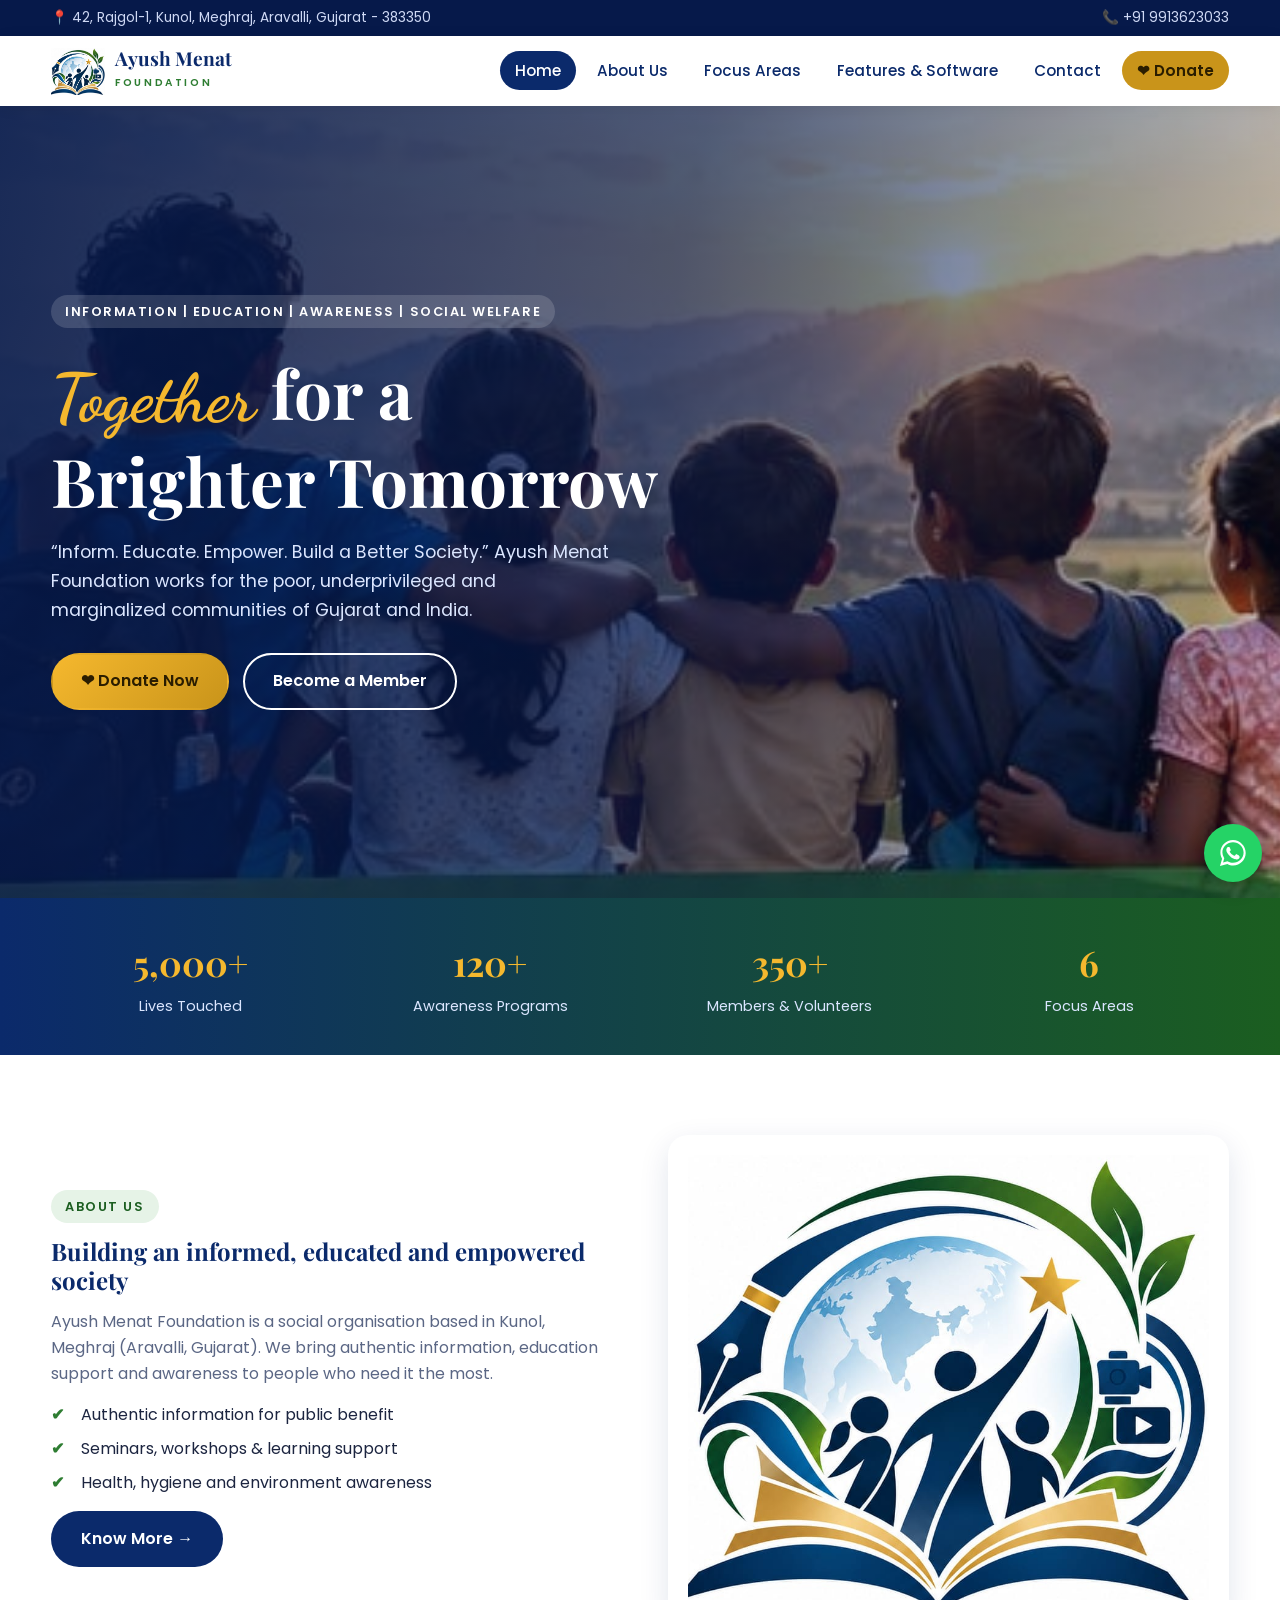
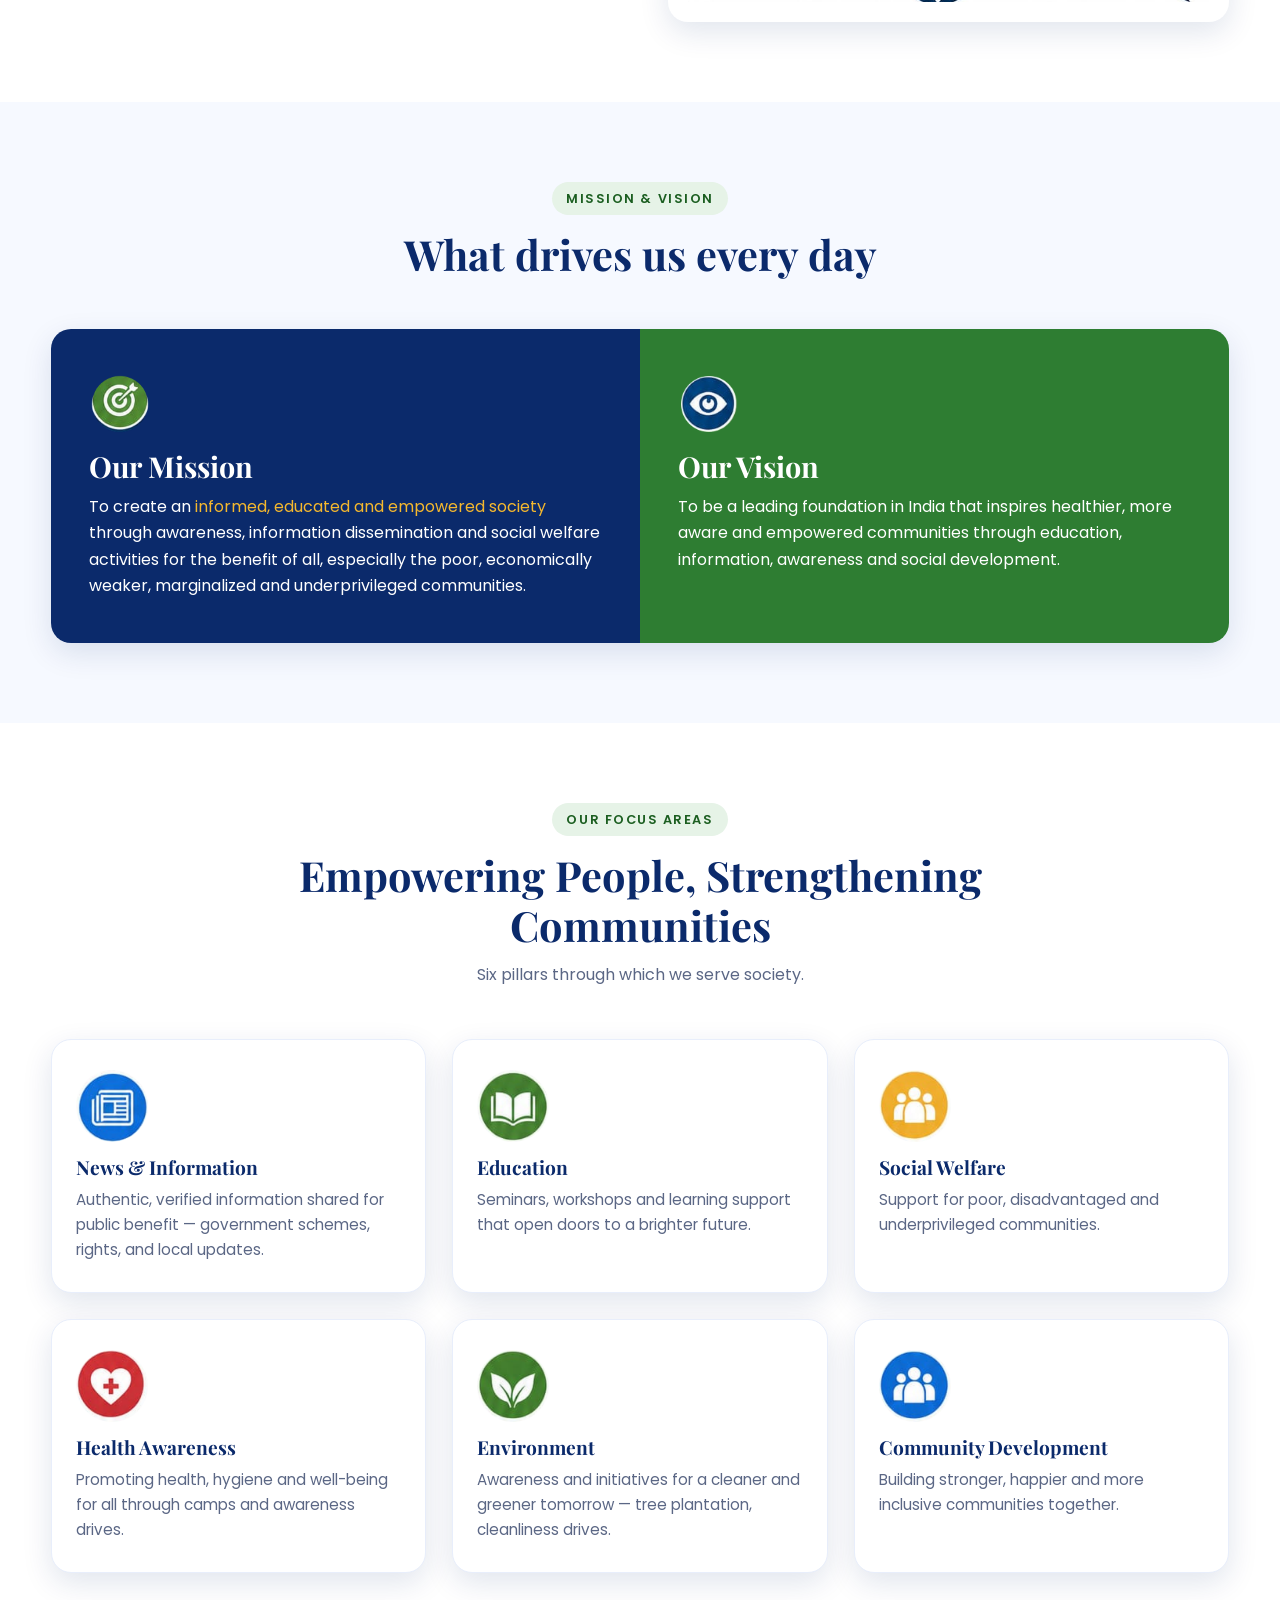
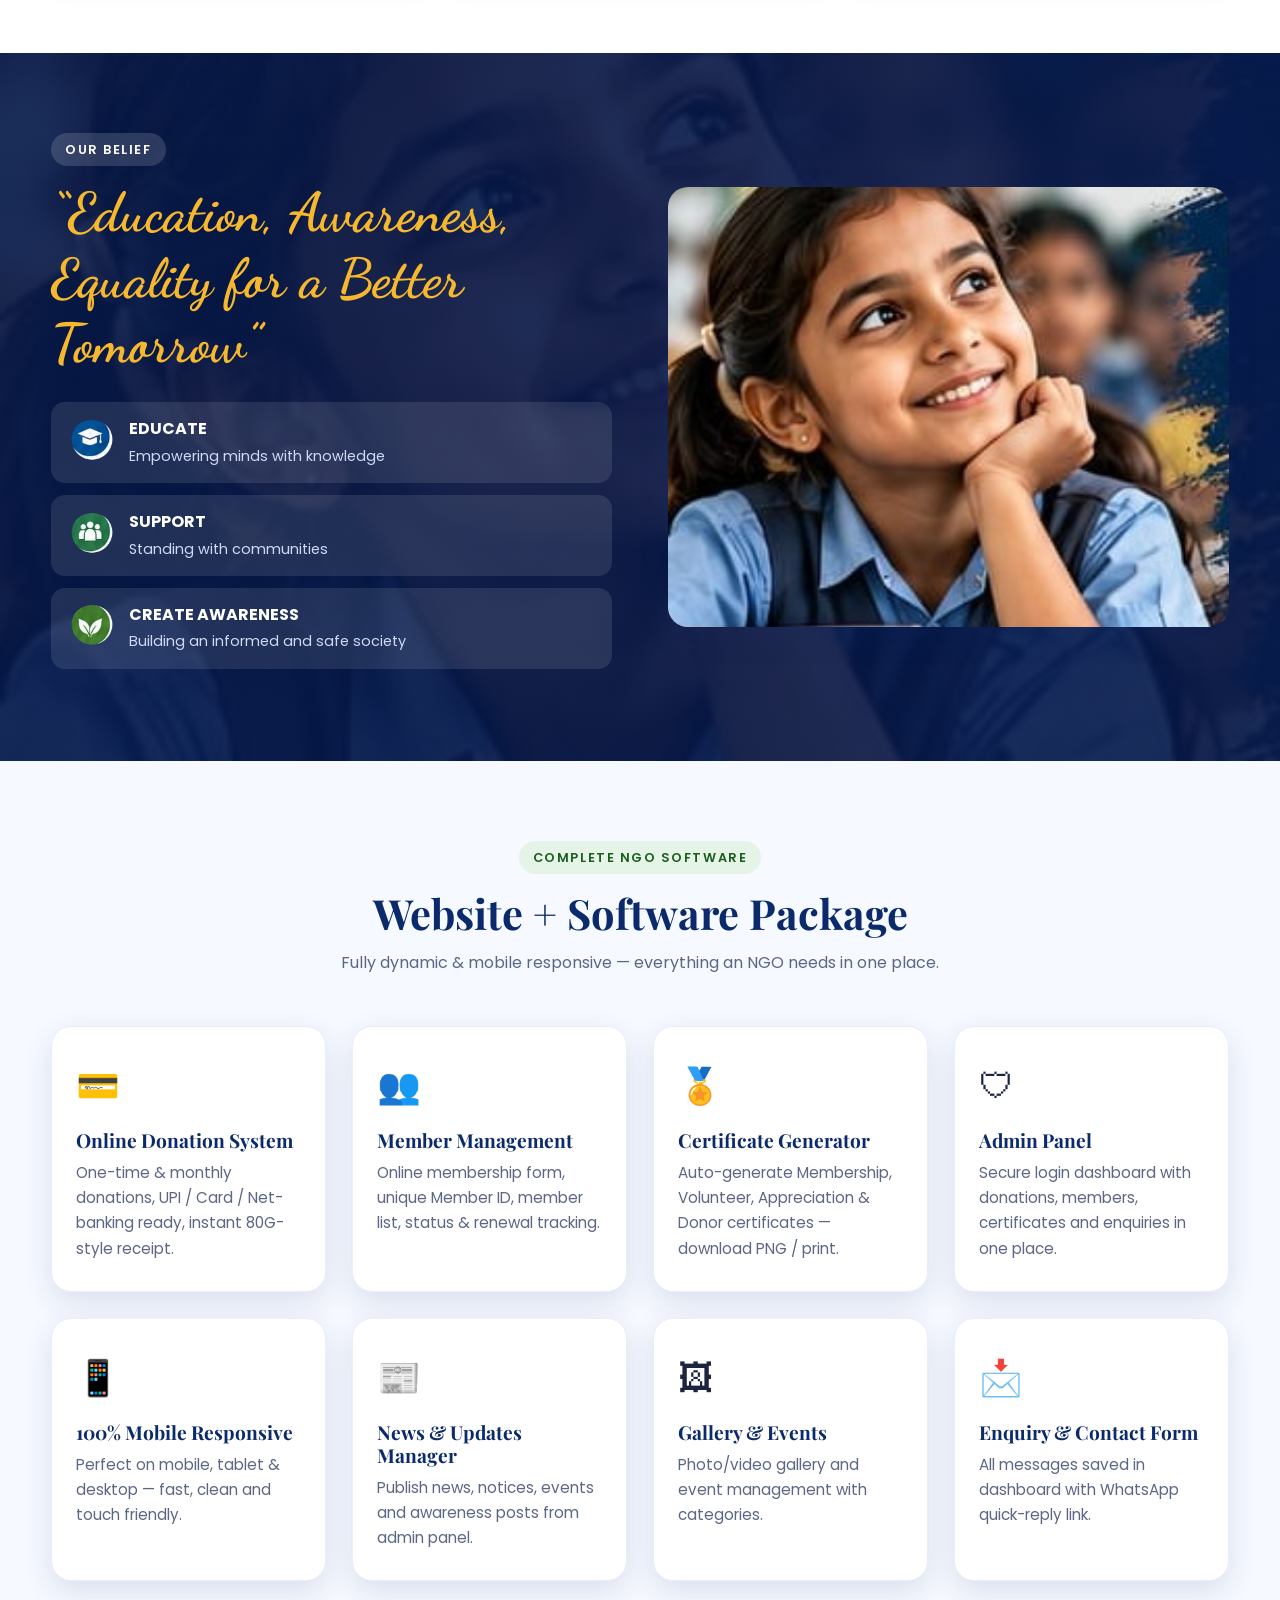
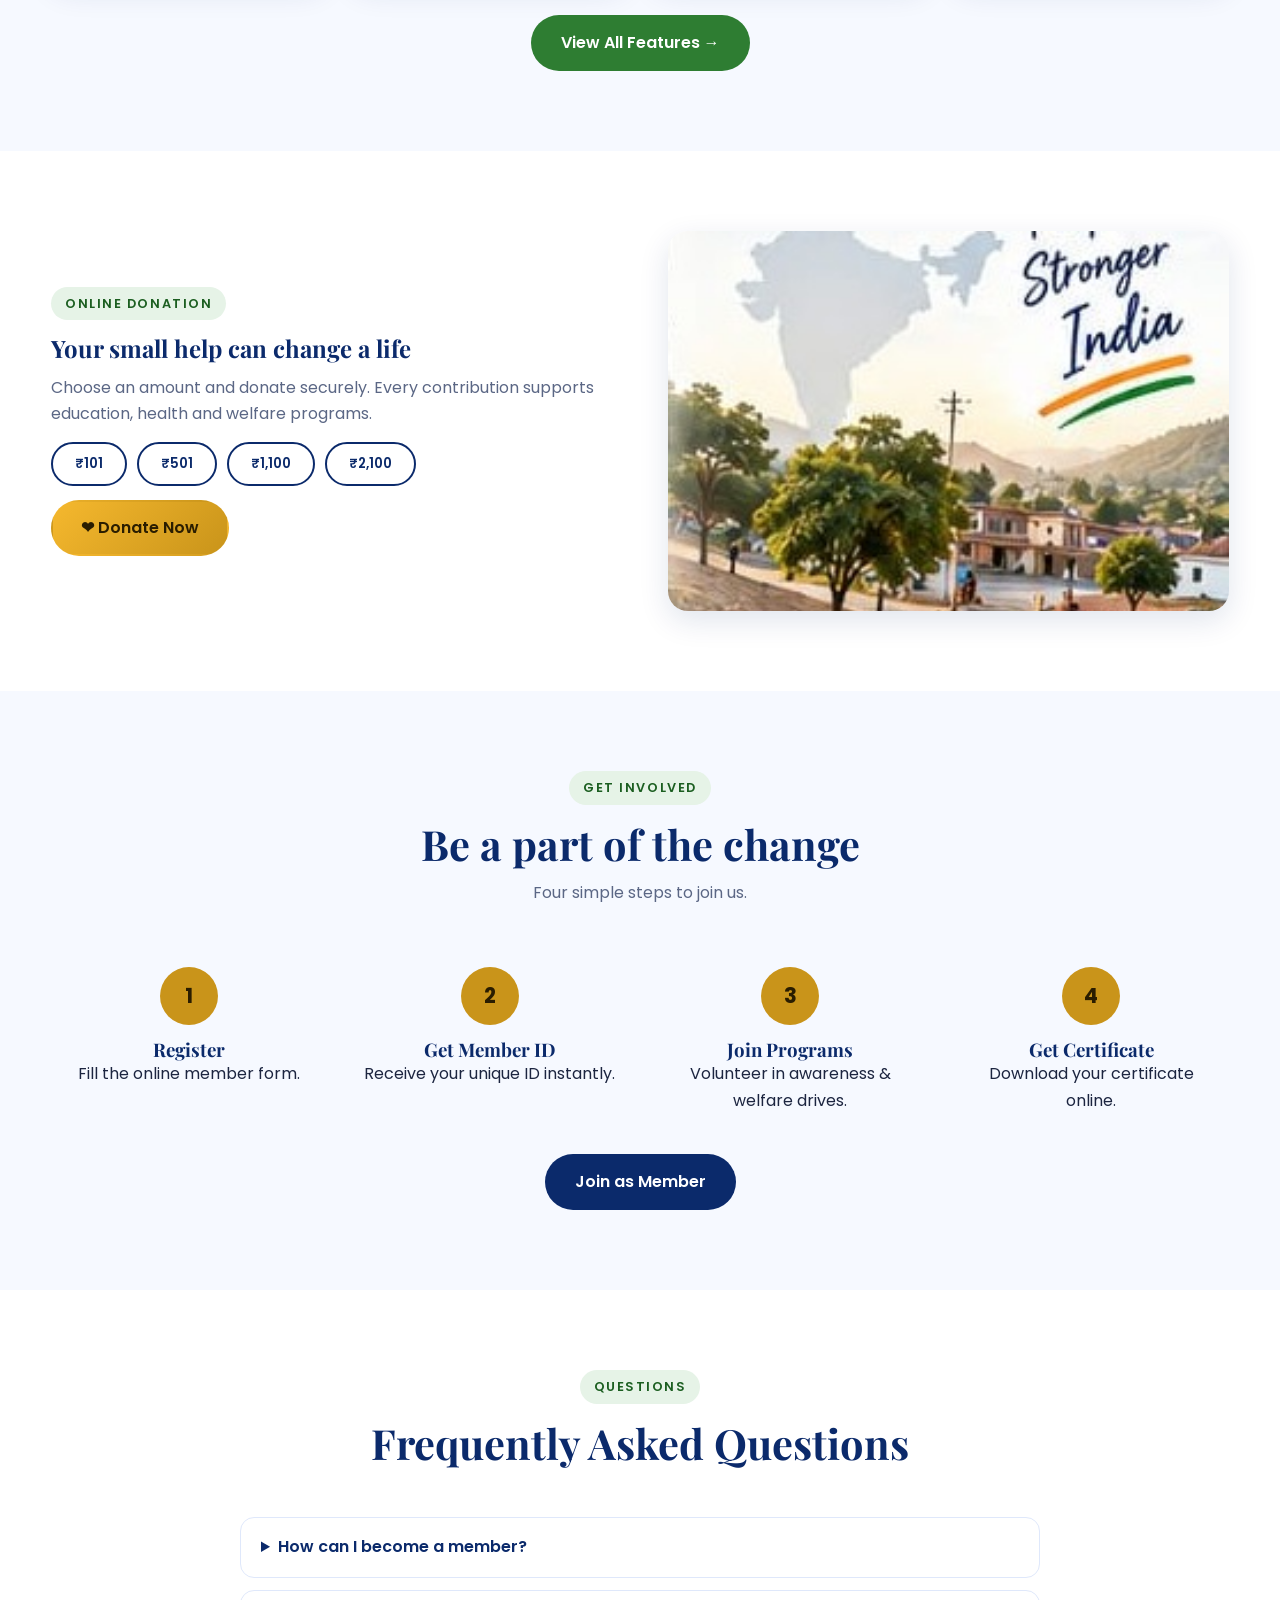
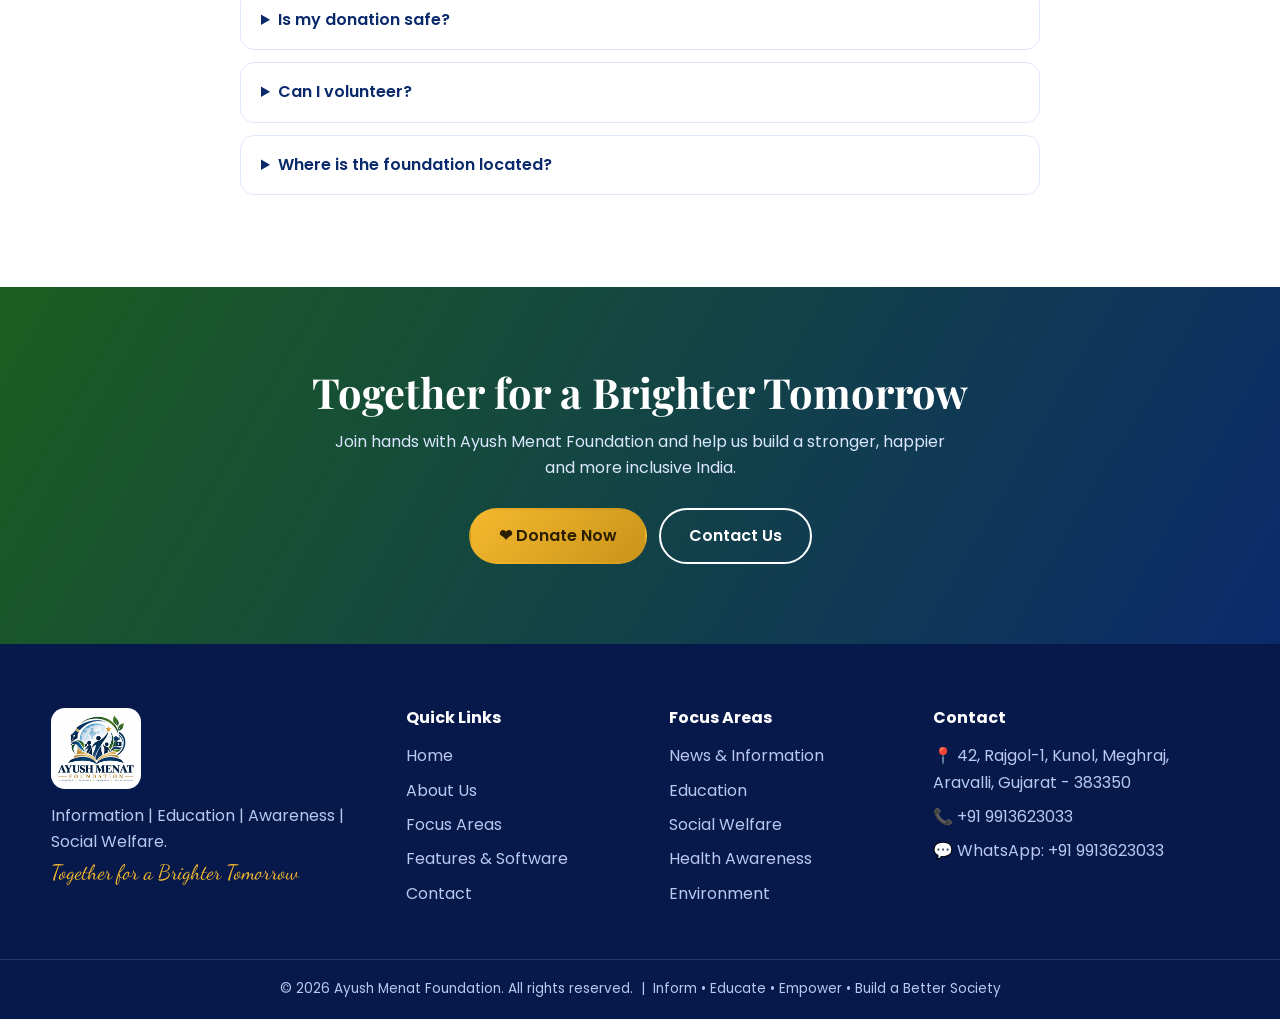
==== index.html @ 02cf8214 "update" ====
<!DOCTYPE html><html lang="en"><head><meta charset="utf-8"><meta name="viewport" content="width=device-width,initial-scale=1">
<title>Together for a Brighter Tomorrow | Ayush Menat Foundation</title><meta name="description" content="Ayush Menat Foundation - Information, Education, Awareness and Social Welfare NGO in Meghraj, Aravalli, Gujarat."><link rel="icon" href="img/emblem.png">
<link href="https://fonts.googleapis.com/css2?family=Dancing+Script:wght@600&family=Mukta:wght@400;600&family=Playfair+Display:wght@600;700&family=Poppins:wght@400;500;600&display=swap" rel="stylesheet">
<link rel="stylesheet" href="css/style.css"></head><body>
<div class="top"><div class="wrap"><span>📍 42, Rajgol-1, Kunol, Meghraj, Aravalli, Gujarat - 383350</span><span><a href="tel:+919913623033">📞 +91 9913623033</a></span></div></div>
<header><div class="wrap nav"><a class="brand" href="index.html"><img src="img/emblem.png" alt="Ayush Menat Foundation logo"><span><b>Ayush Menat</b><small>FOUNDATION</small></span></a>
<button class="burger" aria-label="Menu">☰</button><ul class="menu"><li><a href="index.html" class="on">Home</a></li><li><a href="about.html" class="">About Us</a></li><li><a href="programs.html" class="">Focus Areas</a></li><li><a href="features.html" class="">Features & Software</a></li><li><a href="contact.html" class="">Contact</a></li><li><a class="don" href="features.html#donate">❤ Donate</a></li></ul></div></header>
<section class="hero"><div class="wrap rv"><span class="tag">Information | Education | Awareness | Social Welfare</span>
<h1><span class="script" style="color:#f5b82e">Together</span> for a<br>Brighter Tomorrow</h1><p>“Inform. Educate. Empower. Build a Better Society.” Ayush Menat Foundation works for the poor, underprivileged and marginalized communities of Gujarat and India.</p>
<div class="btns"><a class="btn btn-p" href="features.html#donate">❤ Donate Now</a><a class="btn btn-o" href="features.html#member">Become a Member</a></div></div></section>
<section class="strip"><div class="wrap stats"><div><b data-count="5000" data-suf="+">0</b><span>Lives Touched</span></div><div><b data-count="120" data-suf="+">0</b><span>Awareness Programs</span></div><div><b data-count="350" data-suf="+">0</b><span>Members & Volunteers</span></div><div><b data-count="6">0</b><span>Focus Areas</span></div></div></section>
<section><div class="wrap split"><div class="rv"><span class="tag">About Us</span><h2>Building an informed, educated and empowered society</h2><p style="margin:14px 0;color:var(--mut)">Ayush Menat Foundation is a social organisation based in Kunol, Meghraj (Aravalli, Gujarat). We bring authentic information, education support and awareness to people who need it the most.</p>
<ul class="ticks"><li>Authentic information for public benefit</li><li>Seminars, workshops & learning support</li><li>Health, hygiene and environment awareness</li></ul><a class="btn btn-n" href="about.html">Know More →</a></div>
<div class="sp-img rv"><img src="img/emblem.png" alt="Foundation emblem" style="background:#fff;padding:20px;object-fit:contain"></div></div></section>
<section class="alt"><div class="wrap"><div class="sh rv"><span class="tag">Mission & Vision</span><h2>What drives us every day</h2><p></p></div>
<div class="mv rv"><div class="m"><img src="img/ic-mission.png" alt=""><h3>Our Mission</h3><p>To create an <em>informed, educated and empowered society</em> through awareness, information dissemination and social welfare activities for the benefit of all, especially the poor, economically weaker, marginalized and underprivileged communities.</p></div>
<div class="v"><img src="img/ic-vision.png" alt=""><h3>Our Vision</h3><p>To be a leading foundation in India that inspires healthier, more aware and empowered communities through education, information, awareness and social development.</p></div></div></div></section>
<section><div class="wrap"><div class="sh rv"><span class="tag">Our Focus Areas</span><h2>Empowering People, Strengthening Communities</h2><p>Six pillars through which we serve society.</p></div><div class="grid g3"><div class="card rv"><img class="ic" src="img/ic-news.png" alt="News & Information"><h3>News & Information</h3><p>Authentic, verified information shared for public benefit — government schemes, rights, and local updates.</p></div><div class="card rv"><img class="ic" src="img/ic-education.png" alt="Education"><h3>Education</h3><p>Seminars, workshops and learning support that open doors to a brighter future.</p></div><div class="card rv"><img class="ic" src="img/ic-social.png" alt="Social Welfare"><h3>Social Welfare</h3><p>Support for poor, disadvantaged and underprivileged communities.</p></div><div class="card rv"><img class="ic" src="img/ic-health.png" alt="Health Awareness"><h3>Health Awareness</h3><p>Promoting health, hygiene and well-being for all through camps and awareness drives.</p></div><div class="card rv"><img class="ic" src="img/ic-environment.png" alt="Environment"><h3>Environment</h3><p>Awareness and initiatives for a cleaner and greener tomorrow — tree plantation, cleanliness drives.</p></div><div class="card rv"><img class="ic" src="img/ic-community.png" alt="Community Development"><h3>Community Development</h3><p>Building stronger, happier and more inclusive communities together.</p></div></div></div></section>
<section class="quote"><div class="wrap split"><div class="rv"><span class="tag" style="background:rgba(255,255,255,.15);color:#fff">Our Belief</span><h2>“Education, Awareness, Equality for a Better Tomorrow”</h2><br>
<div class="mini"><img src="img/ic-educate.png" alt=""><div><b>EDUCATE</b><span>Empowering minds with knowledge</span></div></div><div class="mini"><img src="img/ic-support.png" alt=""><div><b>SUPPORT</b><span>Standing with communities</span></div></div><div class="mini"><img src="img/ic-aware.png" alt=""><div><b>CREATE AWARENESS</b><span>Building an informed and safe society</span></div></div></div>
<div class="sp-img rv"><img src="img/girl.jpg" alt="Smiling school girl" style="max-height:440px"></div></div></section>
<section class="alt"><div class="wrap"><div class="sh rv"><span class="tag">Complete NGO Software</span><h2>Website + Software Package</h2><p>Fully dynamic & mobile responsive — everything an NGO needs in one place.</p></div><div class="grid g4"><div class="card rv"><div style="font-size:2.2rem">💳</div><h3>Online Donation System</h3><p>One-time & monthly donations, UPI / Card / Net-banking ready, instant 80G-style receipt.</p></div><div class="card rv"><div style="font-size:2.2rem">👥</div><h3>Member Management</h3><p>Online membership form, unique Member ID, member list, status & renewal tracking.</p></div><div class="card rv"><div style="font-size:2.2rem">🏅</div><h3>Certificate Generator</h3><p>Auto-generate Membership, Volunteer, Appreciation & Donor certificates — download PNG / print.</p></div><div class="card rv"><div style="font-size:2.2rem">🛡</div><h3>Admin Panel</h3><p>Secure login dashboard with donations, members, certificates and enquiries in one place.</p></div><div class="card rv"><div style="font-size:2.2rem">📱</div><h3>100% Mobile Responsive</h3><p>Perfect on mobile, tablet & desktop — fast, clean and touch friendly.</p></div><div class="card rv"><div style="font-size:2.2rem">📰</div><h3>News & Updates Manager</h3><p>Publish news, notices, events and awareness posts from admin panel.</p></div><div class="card rv"><div style="font-size:2.2rem">🖼</div><h3>Gallery & Events</h3><p>Photo/video gallery and event management with categories.</p></div><div class="card rv"><div style="font-size:2.2rem">📩</div><h3>Enquiry & Contact Form</h3><p>All messages saved in dashboard with WhatsApp quick-reply link.</p></div></div><div style="text-align:center;margin-top:34px"><a class="btn btn-g" href="features.html">View All Features →</a></div></div></section>
<section><div class="wrap split rev"><div class="rv"><span class="tag">Online Donation</span><h2>Your small help can change a life</h2><p style="color:var(--mut);margin:12px 0">Choose an amount and donate securely. Every contribution supports education, health and welfare programs.</p>
<div class="amts"><button data-a="101">₹101</button><button data-a="501">₹501</button><button data-a="1100">₹1,100</button><button data-a="2100">₹2,100</button></div><a class="btn btn-p" href="features.html#donate">❤ Donate Now</a></div>
<div class="sp-img rv"><img src="img/village.jpg" alt="Village road in India" style="max-height:380px"></div></div></section>
<section class="alt"><div class="wrap"><div class="sh rv"><span class="tag">Get Involved</span><h2>Be a part of the change</h2><p>Four simple steps to join us.</p></div>
<div class="grid g4 steps"><div class="step rv"><h3>Register</h3><p>Fill the online member form.</p></div><div class="step rv"><h3>Get Member ID</h3><p>Receive your unique ID instantly.</p></div><div class="step rv"><h3>Join Programs</h3><p>Volunteer in awareness & welfare drives.</p></div><div class="step rv"><h3>Get Certificate</h3><p>Download your certificate online.</p></div></div>
<div style="text-align:center;margin-top:30px"><a class="btn btn-n" href="features.html#member">Join as Member</a></div></div></section>
<section><div class="wrap"><div class="sh rv"><span class="tag">Questions</span><h2>Frequently Asked Questions</h2><p></p></div><div style="max-width:800px;margin:auto" class="rv">
<details><summary>How can I become a member?</summary><p>Open the Features page, fill the membership form and you will get your Member ID instantly.</p></details>
<details><summary>Is my donation safe?</summary><p>Yes. Donations are recorded with receipt number; secure payment gateway integration is supported.</p></details>
<details><summary>Can I volunteer?</summary><p>Absolutely. Contact us on WhatsApp +91 9913623033 or use the contact form.</p></details>
<details><summary>Where is the foundation located?</summary><p>42, Rajgol-1, Kunol, Meghraj, Aravalli, Gujarat - 383350.</p></details></div></div></section>
<section class="cta"><div class="wrap rv"><h2>Together for a Brighter Tomorrow</h2><p>Join hands with Ayush Menat Foundation and help us build a stronger, happier and more inclusive India.</p><a class="btn btn-p" href="features.html#donate">❤ Donate Now</a> &nbsp; <a class="btn btn-o" href="contact.html">Contact Us</a></div></section>
<footer><div class="wrap fg"><div><img src="img/logo-full.png" alt="logo"><p>Information | Education | Awareness | Social Welfare.<br><span class="script" style="color:#f5b82e;font-size:1.3rem">Together for a Brighter Tomorrow</span></p></div>
<div><h4>Quick Links</h4><ul><li><a href="index.html">Home</a></li><li><a href="about.html">About Us</a></li><li><a href="programs.html">Focus Areas</a></li><li><a href="features.html">Features & Software</a></li><li><a href="contact.html">Contact</a></li></ul></div>
<div><h4>Focus Areas</h4><ul><li>News & Information</li><li>Education</li><li>Social Welfare</li><li>Health Awareness</li><li>Environment</li></ul></div>
<div><h4>Contact</h4><ul><li>📍 42, Rajgol-1, Kunol, Meghraj, Aravalli, Gujarat - 383350</li><li>📞 <a href="tel:+919913623033">+91 9913623033</a></li><li>💬 WhatsApp: +91 9913623033</li></ul></div></div>
<div class="copy">© 2026 Ayush Menat Foundation. All rights reserved. &nbsp;|&nbsp; Inform • Educate • Empower • Build a Better Society</div></footer>
<a class="wa" href="https://wa.me/919913623033?text=Hello%20Ayush%20Menat%20Foundation" target="_blank" aria-label="WhatsApp"><svg viewBox="0 0 32 32"><path d="M16 3C9 3 3.4 8.6 3.4 15.5c0 2.3.6 4.4 1.7 6.300L3 29l7.400-2c1.800 1 3.800 1.500 5.800 1.500 6.900 0 12.500-5.600 12.500-12.500S23 3 16 3zm0 22.800c-1.800 0-3.600-.5-5.100-1.400l-.4-.2-4.400 1.200 1.200-4.300-.3-.4a10.200 10.200 0 0 1-1.600-5.500C5.400 9.800 10.200 5.200 16 5.200s10.600 4.700 10.600 10.400S21.800 25.800 16 25.800zm5.700-7.600c-.3-.2-1.900-.9-2.200-1s-.5-.2-.7.200-.8 1-1 1.200-.4.200-.7.100a8.600 8.600 0 0 1-4.300-3.800c-.3-.6.300-.6.900-1.700.1-.2 0-.4 0-.5l-1-2.300c-.2-.6-.5-.5-.7-.5h-.6c-.2 0-.6.100-.9.400s-1.200 1.200-1.200 2.800 1.200 3.300 1.400 3.500c.2.200 2.300 3.600 5.600 5 2.100.9 2.900 1 3.900.8.600-.1 1.900-.8 2.200-1.500s.3-1.400.2-1.500-.3-.2-.6-.4z"/></svg></a>
<script src="js/app.js"></script></body></html>
---- css/style.css ----
:root{--navy:#0b2a6b;--navy2:#06194a;--green:#2e7d32;--green2:#1b5e20;--gold:#c9941a;--gold2:#f5b82e;--bg:#f6f9ff;--ink:#1c2540;--mut:#5b6785;--r:20px;--sh:0 10px 30px rgba(11,42,107,.12)}
*{box-sizing:border-box;margin:0;padding:0}html{scroll-behavior:smooth}
body{font-family:'Poppins','Mukta',sans-serif;color:var(--ink);background:#fff;line-height:1.65;overflow-x:hidden}
img{max-width:100%;display:block}a{text-decoration:none;color:inherit}
h1,h2,h3,h4{font-family:'Playfair Display','Mukta',serif;color:var(--navy);line-height:1.2}
.wrap{width:min(1180px,92%);margin:auto}
section{padding:80px 0}.alt{background:var(--bg)}
.tag{display:inline-block;background:#e6f3e7;color:var(--green2);font-weight:600;font-size:.8rem;letter-spacing:.12em;text-transform:uppercase;padding:6px 14px;border-radius:99px;margin-bottom:14px}
.sh{text-align:center;max-width:720px;margin:0 auto 50px}.sh h2{font-size:clamp(1.8rem,4vw,2.6rem);margin-bottom:12px}.sh p{color:var(--mut)}
.script{font-family:'Dancing Script',cursive;color:var(--green)}
.btn{display:inline-flex;align-items:center;gap:8px;padding:13px 28px;border-radius:99px;font-weight:600;border:2px solid transparent;cursor:pointer;font-family:inherit;font-size:1rem;transition:.25s}
.btn-p{background:linear-gradient(135deg,var(--gold2),var(--gold));color:#2a1d00}.btn-p:hover{transform:translateY(-3px);box-shadow:0 10px 22px rgba(201,148,26,.4)}
.btn-g{background:var(--green);color:#fff}.btn-g:hover{background:var(--green2);transform:translateY(-3px)}
.btn-o{border-color:#fff;color:#fff}.btn-o:hover{background:#fff;color:var(--navy)}
.btn-n{background:var(--navy);color:#fff}.btn-n:hover{background:var(--navy2);transform:translateY(-3px)}
/* top bar + nav */
.top{background:var(--navy2);color:#cfd9f5;font-size:.85rem;padding:7px 0}.top .wrap{display:flex;justify-content:space-between;flex-wrap:wrap;gap:6px}.top a:hover{color:var(--gold2)}
header{position:sticky;top:0;z-index:50;background:rgba(255,255,255,.96);backdrop-filter:blur(8px);box-shadow:0 2px 14px rgba(0,0,0,.07)}
.nav{display:flex;align-items:center;justify-content:space-between;padding:8px 0}
.brand{display:flex;align-items:center;gap:10px}.brand img{width:54px;height:54px;object-fit:contain}
.brand b{display:block;font-family:'Playfair Display',serif;color:var(--navy);font-size:1.2rem;line-height:1}.brand small{color:var(--green);font-size:.65rem;letter-spacing:.25em;font-weight:600}
.menu{display:flex;gap:6px;align-items:center;list-style:none}.menu a{padding:9px 15px;border-radius:99px;font-weight:500;font-size:.95rem;color:var(--navy)}
.menu a:hover,.menu a.on{background:var(--navy);color:#fff}.menu .don{background:var(--gold);color:#2a1d00;font-weight:600}.menu .don:hover{background:var(--gold2);color:#2a1d00}
.burger{display:none;background:none;border:0;font-size:1.9rem;color:var(--navy);cursor:pointer}
/* hero */
.hero{position:relative;min-height:88vh;display:flex;align-items:center;color:#fff;background:linear-gradient(100deg,rgba(6,25,74,.92) 0%,rgba(6,25,74,.7) 50%,rgba(6,25,74,.2) 100%),url(../img/kids.jpg) center/cover;padding:80px 0}
.hero h1{color:#fff;font-size:clamp(2.2rem,6vw,4.2rem);margin:10px 0 18px}.hero h1 span{color:var(--gold2)}
.hero p{max-width:560px;font-size:1.1rem;color:#dbe6ff;margin-bottom:28px}.hero .btns{display:flex;gap:14px;flex-wrap:wrap}
.hero .tag{background:rgba(255,255,255,.15);color:#fff}
.phero{background:linear-gradient(100deg,rgba(6,25,74,.94),rgba(27,94,32,.85)),url(../img/sky.jpg) center/cover;color:#fff;padding:90px 0;text-align:center}
.phero h1{color:#fff;font-size:clamp(2rem,5vw,3.4rem)}.phero p{max-width:640px;margin:12px auto 0;color:#dbe6ff}
.crumb{font-size:.85rem;color:#b9c8f0;margin-bottom:8px}.crumb a:hover{color:var(--gold2)}
/* stats */
.strip{background:linear-gradient(90deg,var(--navy),var(--green2));color:#fff;padding:36px 0}
.stats{display:grid;grid-template-columns:repeat(4,1fr);gap:20px;text-align:center}.stats b{font-size:2.2rem;font-family:'Playfair Display',serif;color:var(--gold2);display:block}.stats span{font-size:.9rem;color:#dbe6ff}
.grid{display:grid;gap:26px}.g2{grid-template-columns:repeat(2,1fr)}.g3{grid-template-columns:repeat(3,1fr)}.g4{grid-template-columns:repeat(4,1fr)}
.split{display:grid;grid-template-columns:1fr 1fr;gap:56px;align-items:center}.split.rev .sp-img{order:2}
.sp-img img{border-radius:var(--r);box-shadow:var(--sh);width:100%;object-fit:cover}
.card{background:#fff;border-radius:var(--r);padding:30px 24px;box-shadow:var(--sh);transition:.3s;border:1px solid #e8eefb}.card:hover{transform:translateY(-8px)}
.card h3{font-size:1.2rem;margin:14px 0 8px}.card p{color:var(--mut);font-size:.95rem}
.card .ic{width:72px;height:72px;border-radius:50%;object-fit:cover}
.ticks{list-style:none;margin:14px 0}.ticks li{padding-left:30px;position:relative;margin:8px 0}.ticks li:before{content:"✔";position:absolute;left:0;color:var(--green);font-weight:700}
.mv{display:grid;grid-template-columns:1fr 1fr;gap:0;border-radius:var(--r);overflow:hidden;box-shadow:var(--sh)}
.mv>div{padding:44px 38px;color:#fff}.mv .m{background:var(--navy)}.mv .v{background:var(--green)}.mv h3{color:#fff;font-size:1.8rem;margin:14px 0 10px}.mv img{width:62px;height:62px}.mv em{color:var(--gold2);font-style:normal}
.quote{background:linear-gradient(rgba(6,25,74,.9),rgba(6,25,74,.9)),url(../img/girl.jpg) left center/cover;color:#fff}
.quote h2{color:var(--gold2);font-family:'Dancing Script',cursive;font-size:clamp(2rem,5vw,3.4rem)}
.mini{display:flex;gap:14px;align-items:center;background:rgba(255,255,255,.1);padding:14px 18px;border-radius:14px;margin-bottom:12px}.mini img{width:46px;height:46px;border-radius:50%}.mini b{display:block}.mini span{font-size:.9rem;color:#cfd9f5}
.feat{display:flex;gap:16px;align-items:flex-start}.feat .n{flex:0 0 46px;height:46px;border-radius:12px;background:linear-gradient(135deg,var(--navy),var(--green));color:#fff;display:grid;place-items:center;font-size:1.4rem}
.feat h4{font-size:1.05rem;font-family:'Poppins',sans-serif;font-weight:600}.feat p{color:var(--mut);font-size:.9rem}
.amts{display:flex;gap:10px;flex-wrap:wrap;margin:14px 0}.amts button{padding:10px 22px;border-radius:99px;border:2px solid var(--navy);background:#fff;color:var(--navy);font-weight:600;cursor:pointer;font-family:inherit}.amts button.on,.amts button:hover{background:var(--navy);color:#fff}
.cta{background:linear-gradient(120deg,var(--green2),var(--navy));color:#fff;text-align:center}.cta h2{color:#fff;font-size:clamp(1.8rem,4vw,2.6rem);margin-bottom:12px}.cta p{color:#dbe6ff;max-width:620px;margin:0 auto 26px}
.steps{counter-reset:s}.step{position:relative;text-align:center;padding:10px}.step:before{counter-increment:s;content:counter(s);display:grid;place-items:center;width:58px;height:58px;margin:0 auto 14px;border-radius:50%;background:var(--gold);color:#2a1d00;font-weight:700;font-size:1.3rem}
.tl{border-left:3px solid var(--green);margin-left:12px;padding-left:28px}.tl div{position:relative;margin-bottom:28px}.tl div:before{content:"";position:absolute;left:-38px;top:6px;width:16px;height:16px;border-radius:50%;background:var(--gold);border:3px solid #fff;box-shadow:0 0 0 2px var(--green)}.tl b{color:var(--navy)}
details{background:#fff;border:1px solid #dfe8fb;border-radius:14px;padding:16px 20px;margin-bottom:12px}summary{font-weight:600;color:var(--navy);cursor:pointer}details p{margin-top:10px;color:var(--mut)}
/* forms */
.box{background:#fff;border-radius:var(--r);padding:32px;box-shadow:var(--sh);border:1px solid #e8eefb}
label{font-size:.85rem;font-weight:600;color:var(--navy);display:block;margin:12px 0 4px}
input,select,textarea{width:100%;padding:12px 14px;border:1.5px solid #cdd8f1;border-radius:12px;font-family:inherit;font-size:.95rem;background:#fff}input:focus,select:focus,textarea:focus{outline:0;border-color:var(--green)}
.row2{display:grid;grid-template-columns:1fr 1fr;gap:14px}
.msg{margin-top:14px;padding:12px 16px;border-radius:12px;background:#e6f3e7;color:var(--green2);font-weight:500;display:none}
.tabs{display:flex;gap:8px;flex-wrap:wrap;margin-bottom:22px}.tabs button{padding:10px 20px;border-radius:99px;border:0;background:#e8eefb;color:var(--navy);font-weight:600;cursor:pointer;font-family:inherit}.tabs button.on{background:var(--navy);color:#fff}
.pane{display:none}.pane.on{display:block}
table{width:100%;border-collapse:collapse;font-size:.9rem}th,td{padding:10px 12px;text-align:left;border-bottom:1px solid #e3eafa}th{background:var(--navy);color:#fff}.tw{overflow-x:auto;border-radius:12px;border:1px solid #e3eafa}
.kpi{display:grid;grid-template-columns:repeat(4,1fr);gap:14px;margin-bottom:20px}.kpi div{background:var(--bg);border-radius:14px;padding:16px;text-align:center}.kpi b{font-size:1.6rem;color:var(--green);display:block}
canvas#cert{width:100%;height:auto;border-radius:12px;border:1px solid #dfe8fb;background:#fff}
.cinfo{display:grid;gap:18px}.cinfo .card{display:flex;gap:16px;align-items:center;padding:20px}.cinfo .card .ic{flex:0 0 60px;width:60px;height:60px}
iframe{width:100%;height:100%;min-height:340px;border:0;border-radius:var(--r);box-shadow:var(--sh)}
footer{background:var(--navy2);color:#b9c8f0;padding:64px 0 0}footer h4{color:#fff;font-family:'Poppins',sans-serif;margin-bottom:16px}footer a:hover{color:var(--gold2)}footer li{list-style:none;margin:8px 0}
.fg{display:grid;grid-template-columns:1.4fr 1fr 1fr 1.3fr;gap:36px}.fg img{width:90px;background:#fff;border-radius:14px;padding:6px;margin-bottom:14px}
.copy{border-top:1px solid rgba(255,255,255,.12);margin-top:44px;padding:18px 0;text-align:center;font-size:.85rem}
.wa{position:fixed;right:18px;bottom:18px;z-index:60;width:58px;height:58px;border-radius:50%;background:#25d366;display:grid;place-items:center;box-shadow:0 6px 18px rgba(0,0,0,.3);animation:pulse 2s infinite}.wa svg{width:32px;fill:#fff}
@keyframes pulse{0%{box-shadow:0 0 0 0 rgba(37,211,102,.6)}70%{box-shadow:0 0 0 16px rgba(37,211,102,0)}100%{box-shadow:0 0 0 0 rgba(37,211,102,0)}}
.rv{opacity:0;transform:translateY(34px);transition:.8s}.rv.in{opacity:1;transform:none}
@media(max-width:980px){.g3,.g4{grid-template-columns:repeat(2,1fr)}.fg{grid-template-columns:1fr 1fr}.stats{grid-template-columns:repeat(2,1fr)}.kpi{grid-template-columns:repeat(2,1fr)}}
@media(max-width:820px){.burger{display:block}.menu{position:absolute;top:100%;left:0;right:0;background:#fff;flex-direction:column;padding:14px;display:none;box-shadow:0 14px 20px rgba(0,0,0,.1)}.menu.open{display:flex}.menu a{display:block}
.split,.mv,.g2{grid-template-columns:1fr}.split{gap:30px}.split.rev .sp-img{order:0}section{padding:56px 0}.top .wrap{justify-content:center;text-align:center}}
@media(max-width:560px){.g3,.g4,.fg,.row2{grid-template-columns:1fr}.hero{min-height:80vh}.mv>div{padding:30px 22px}.box{padding:22px 16px}}
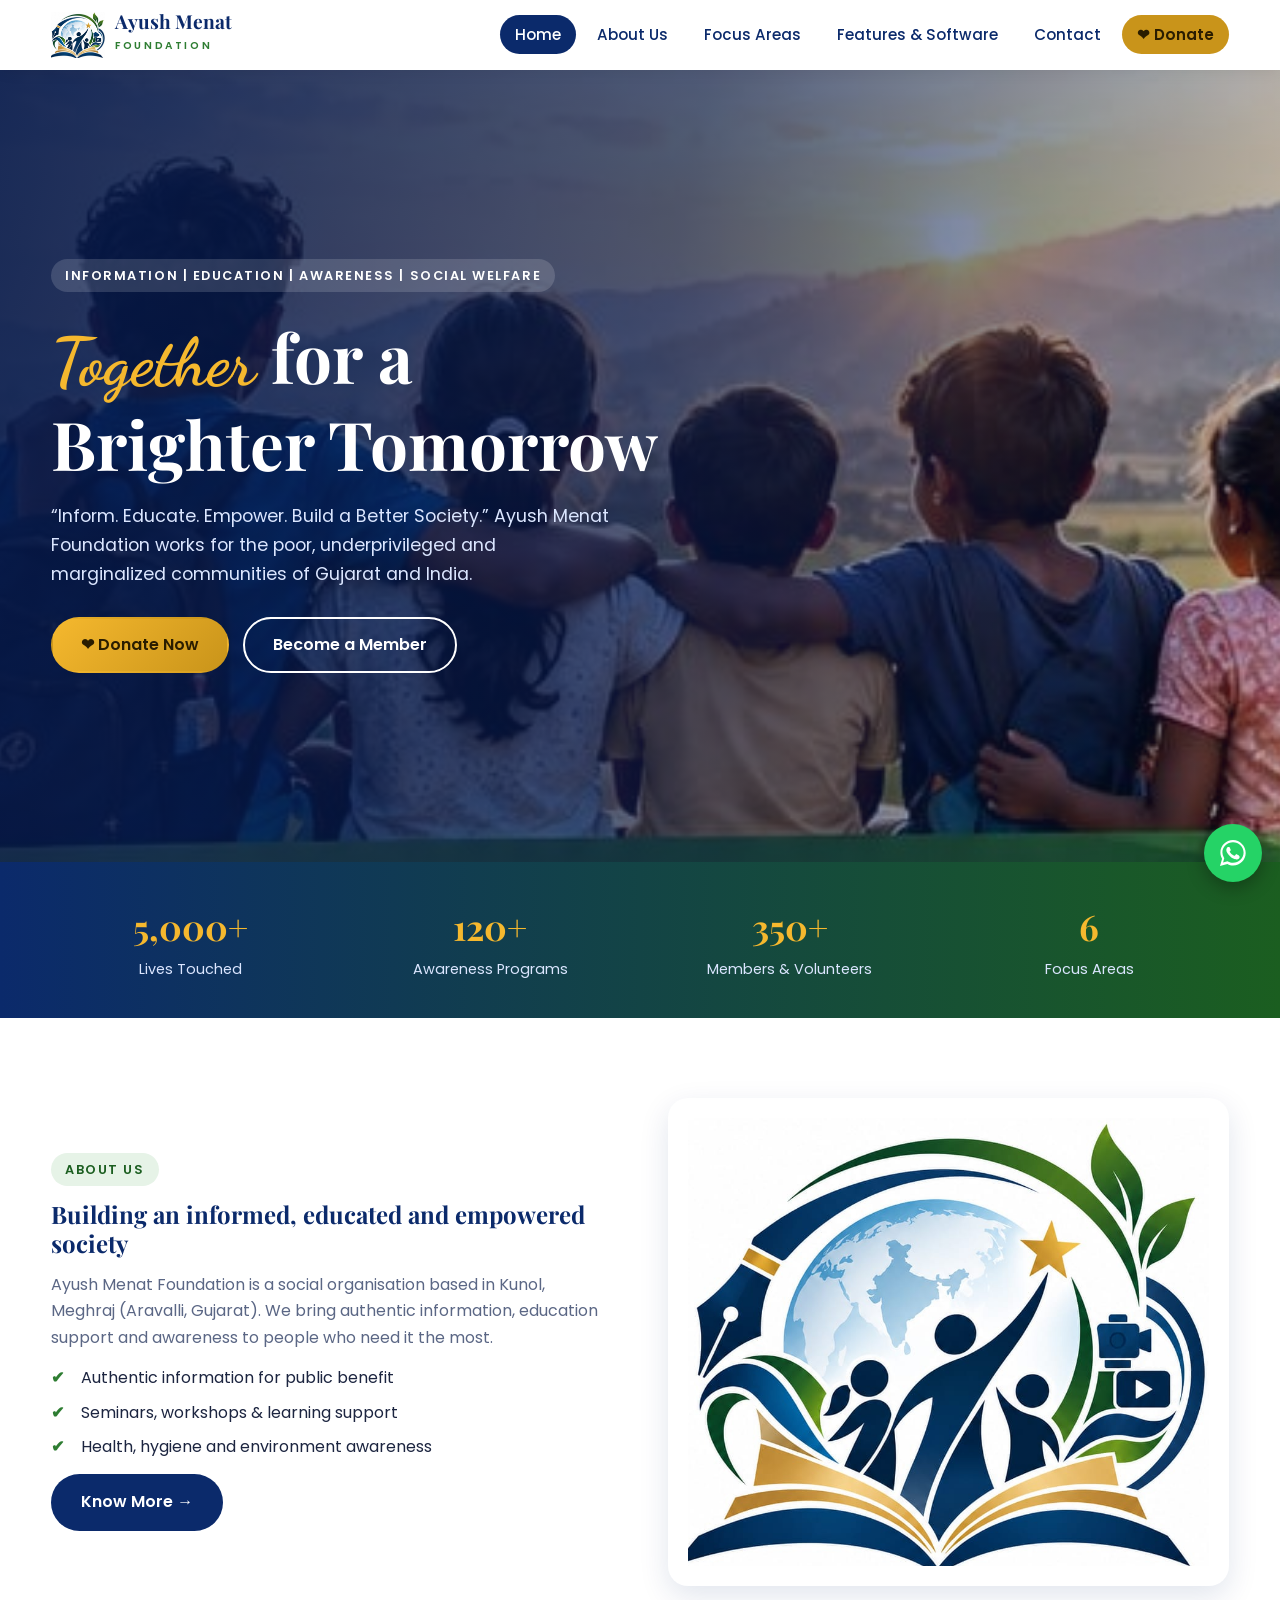
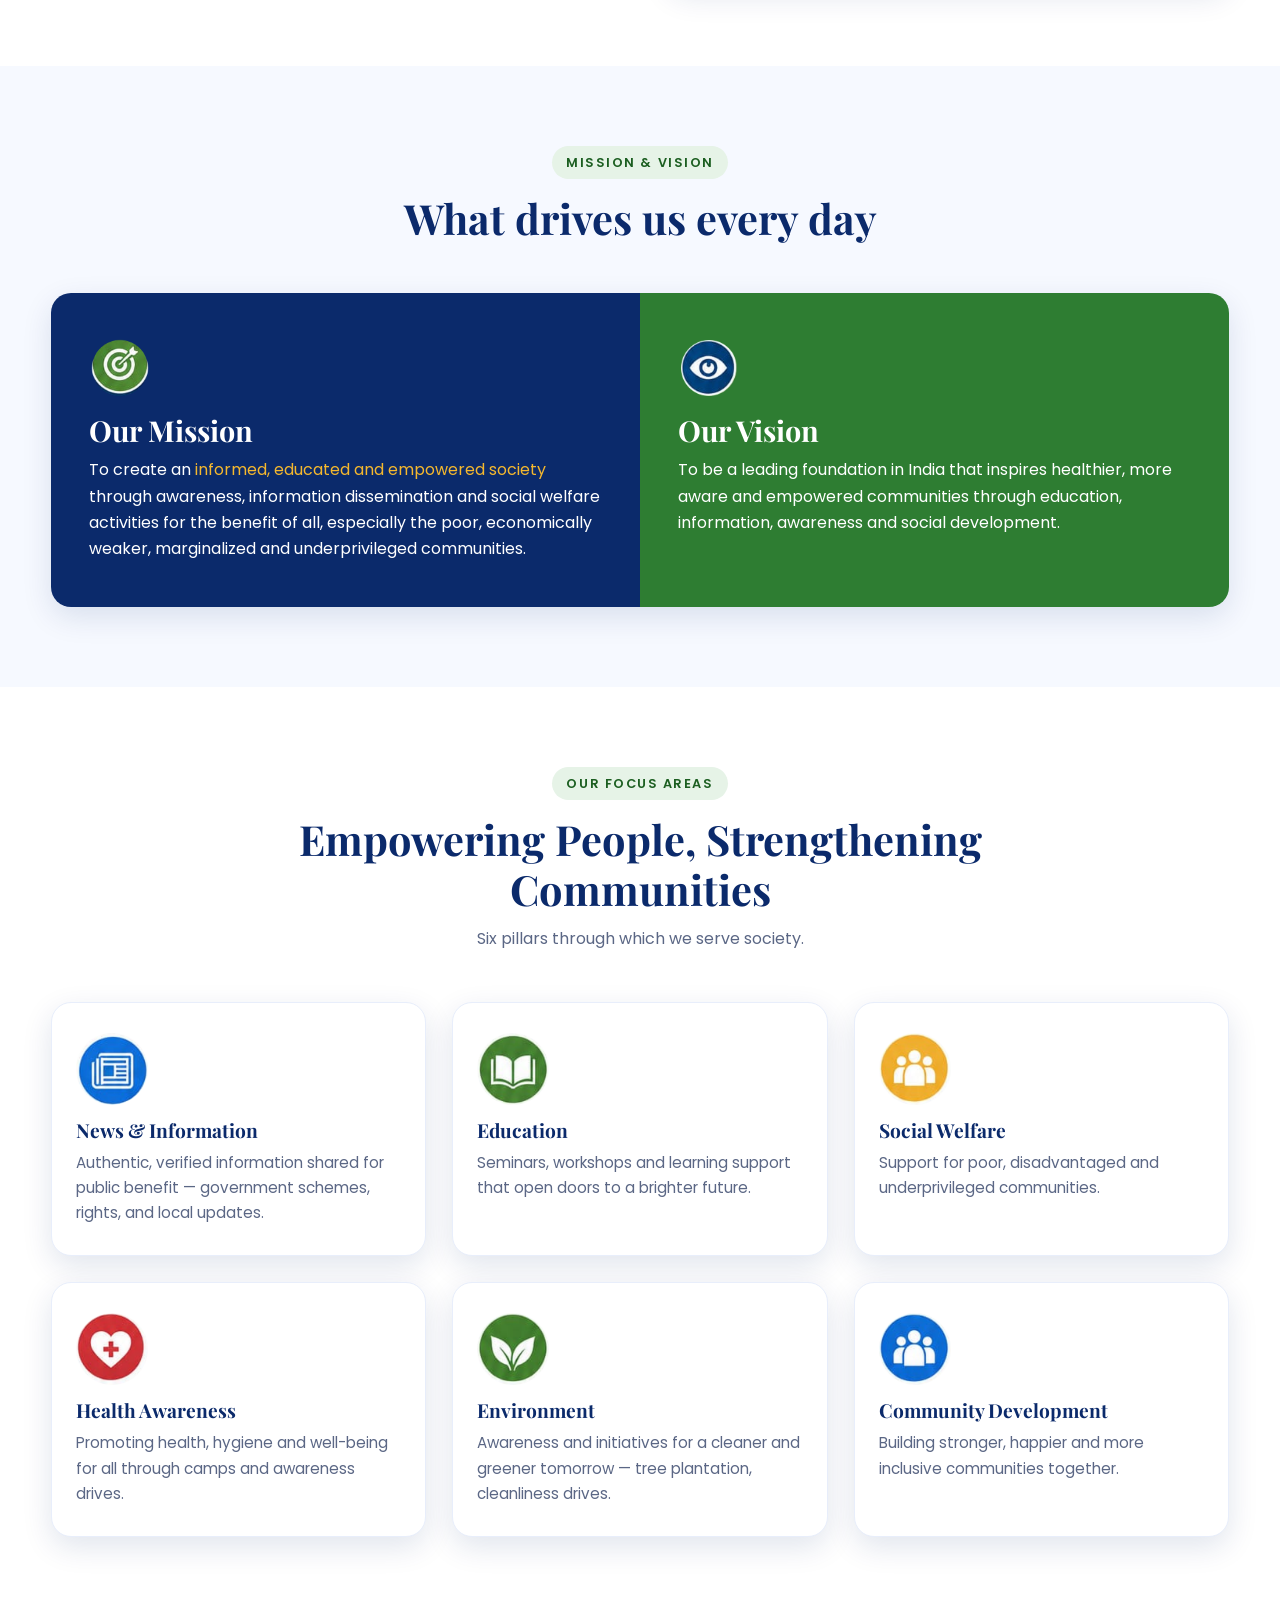
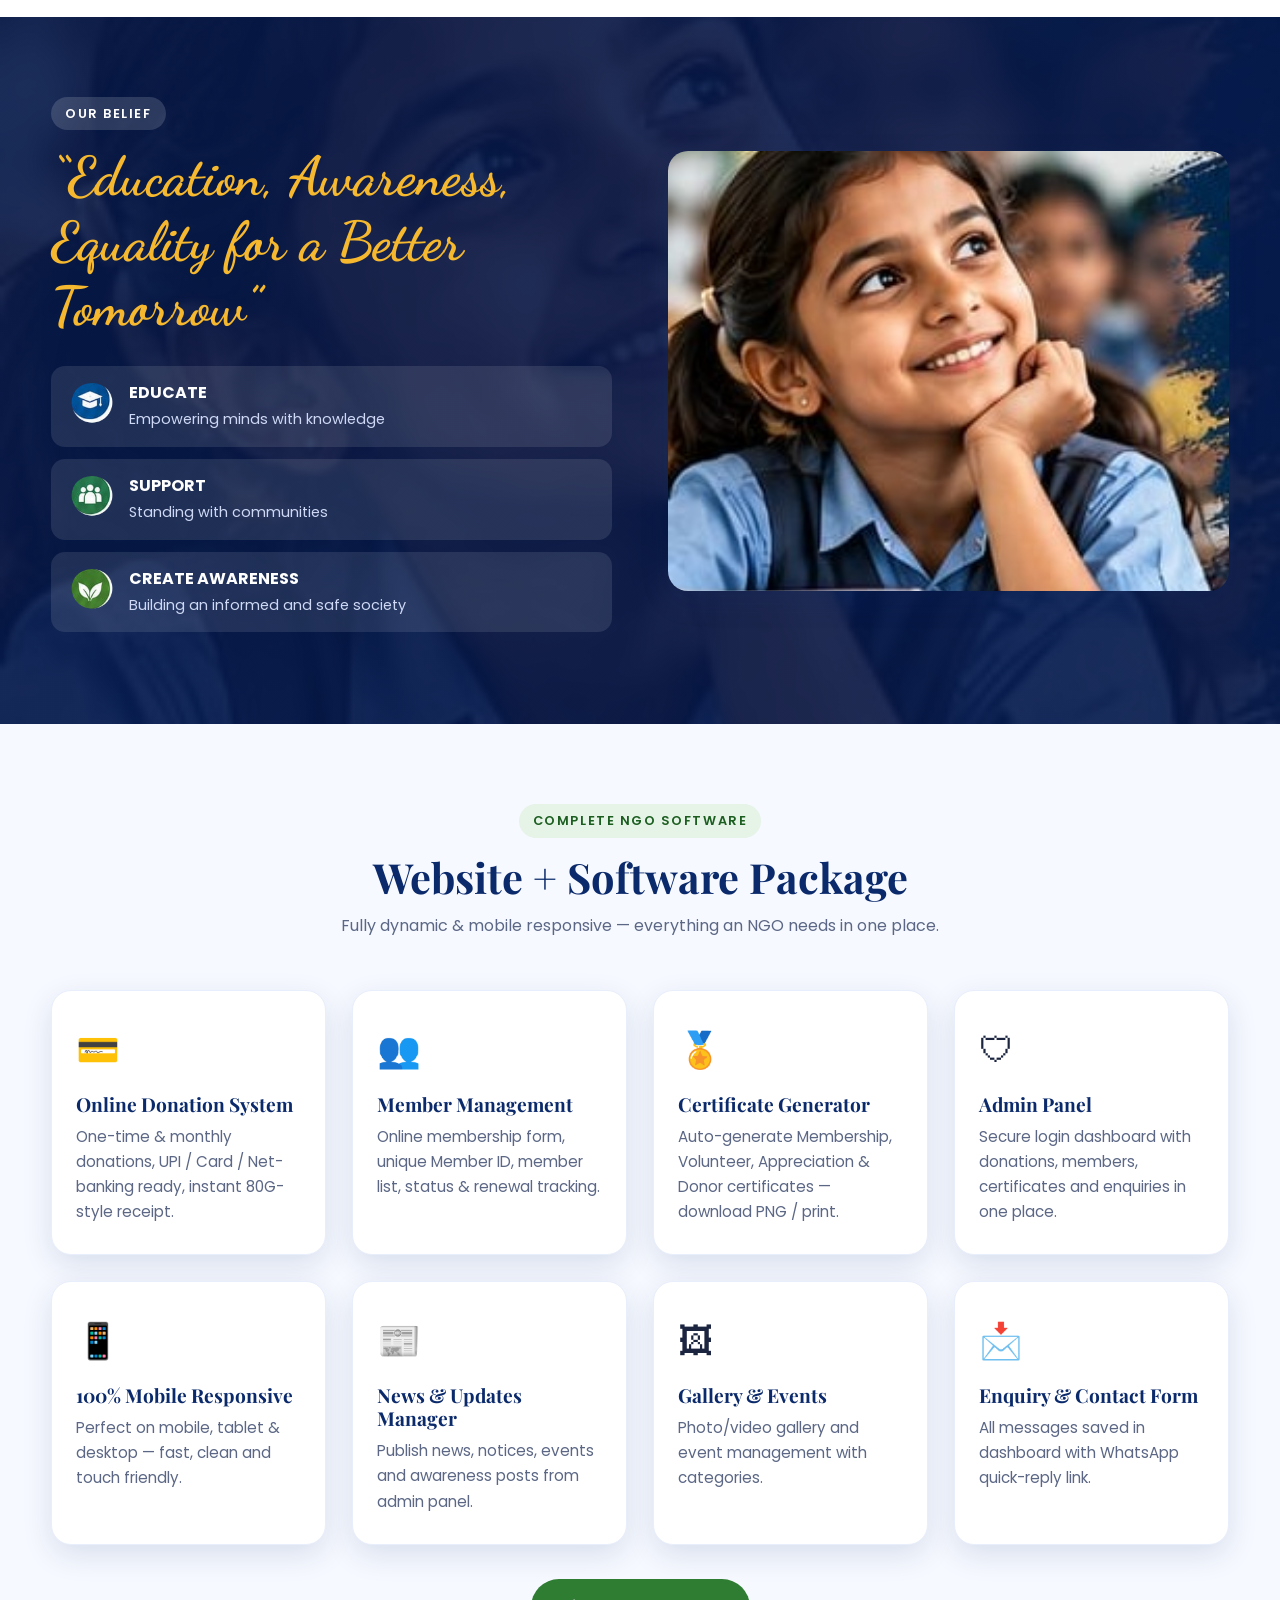
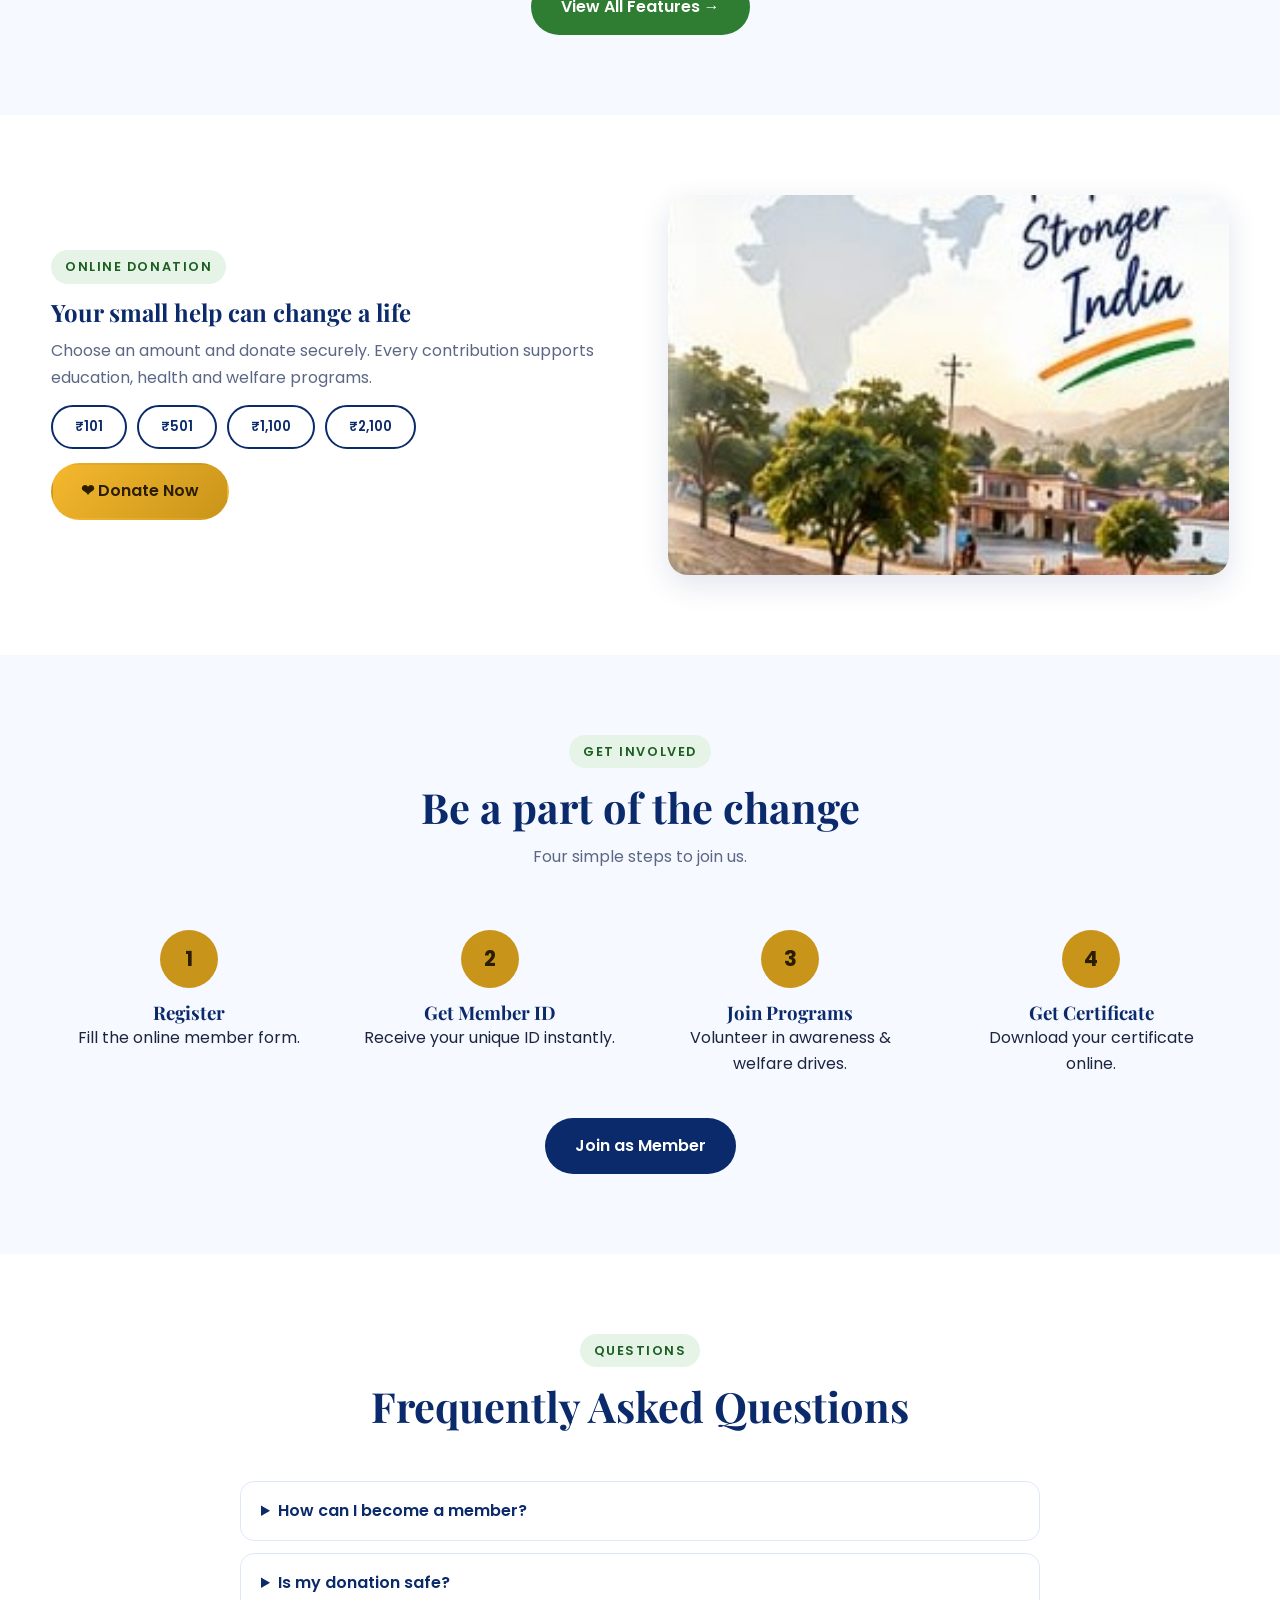
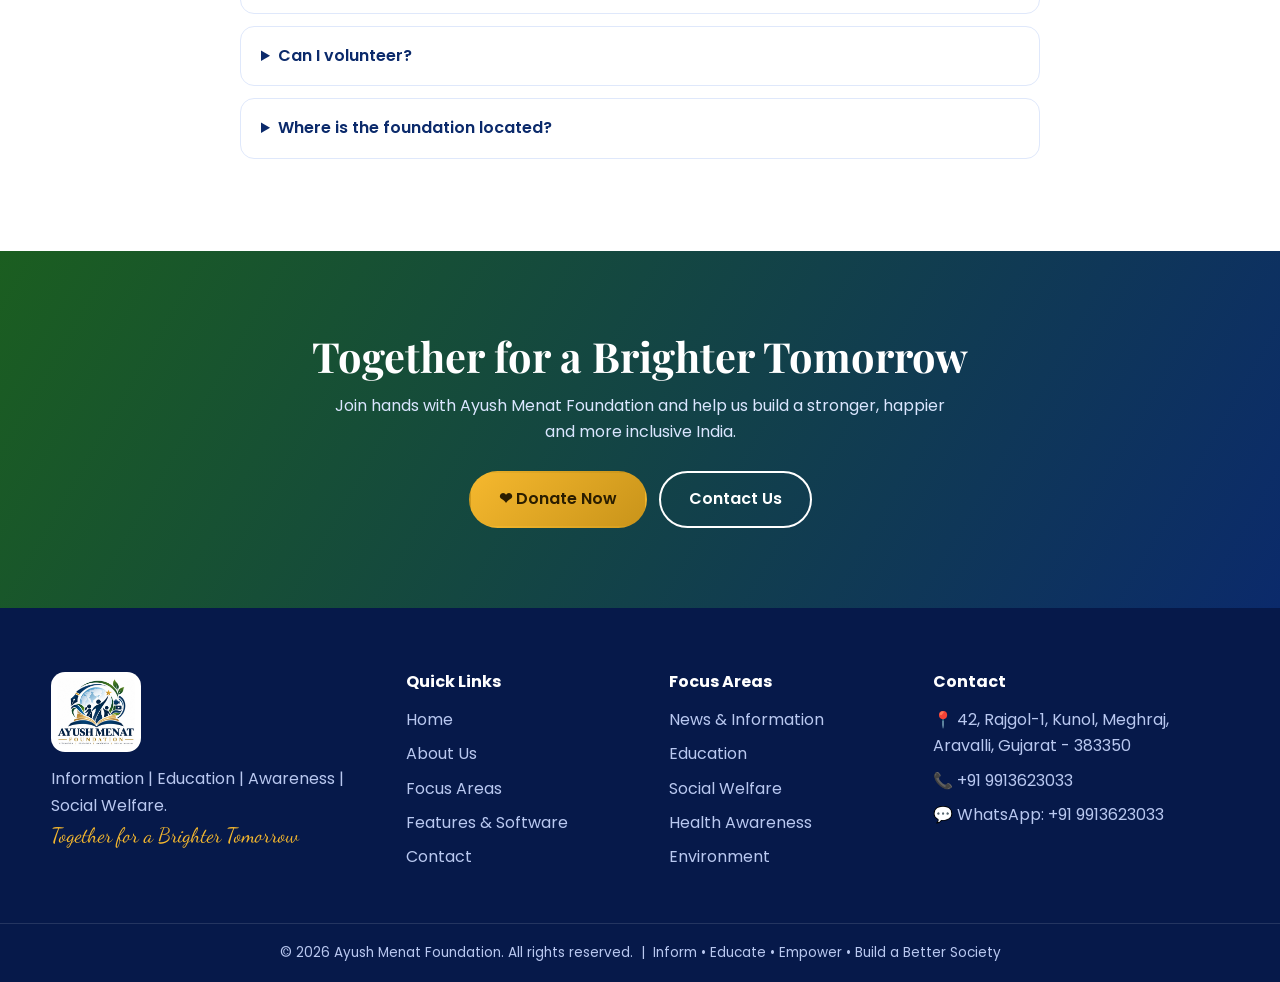
==== commit 7c1064b0: "updste" ====
--- a/index.html
+++ b/index.html
@@ -2,7 +2,6 @@
 <title>Together for a Brighter Tomorrow | Ayush Menat Foundation</title><meta name="description" content="Ayush Menat Foundation - Information, Education, Awareness and Social Welfare NGO in Meghraj, Aravalli, Gujarat."><link rel="icon" href="img/emblem.png">
 <link href="https://fonts.googleapis.com/css2?family=Dancing+Script:wght@600&family=Mukta:wght@400;600&family=Playfair+Display:wght@600;700&family=Poppins:wght@400;500;600&display=swap" rel="stylesheet">
 <link rel="stylesheet" href="css/style.css"></head><body>
-<div class="top"><div class="wrap"><span>📍 42, Rajgol-1, Kunol, Meghraj, Aravalli, Gujarat - 383350</span><span><a href="tel:+919913623033">📞 +91 9913623033</a></span></div></div>
 <header><div class="wrap nav"><a class="brand" href="index.html"><img src="img/emblem.png" alt="Ayush Menat Foundation logo"><span><b>Ayush Menat</b><small>FOUNDATION</small></span></a>
 <button class="burger" aria-label="Menu">☰</button><ul class="menu"><li><a href="index.html" class="on">Home</a></li><li><a href="about.html" class="">About Us</a></li><li><a href="programs.html" class="">Focus Areas</a></li><li><a href="features.html" class="">Features & Software</a></li><li><a href="contact.html" class="">Contact</a></li><li><a class="don" href="features.html#donate">❤ Donate</a></li></ul></div></header>
 <section class="hero"><div class="wrap rv"><span class="tag">Information | Education | Awareness | Social Welfare</span>
